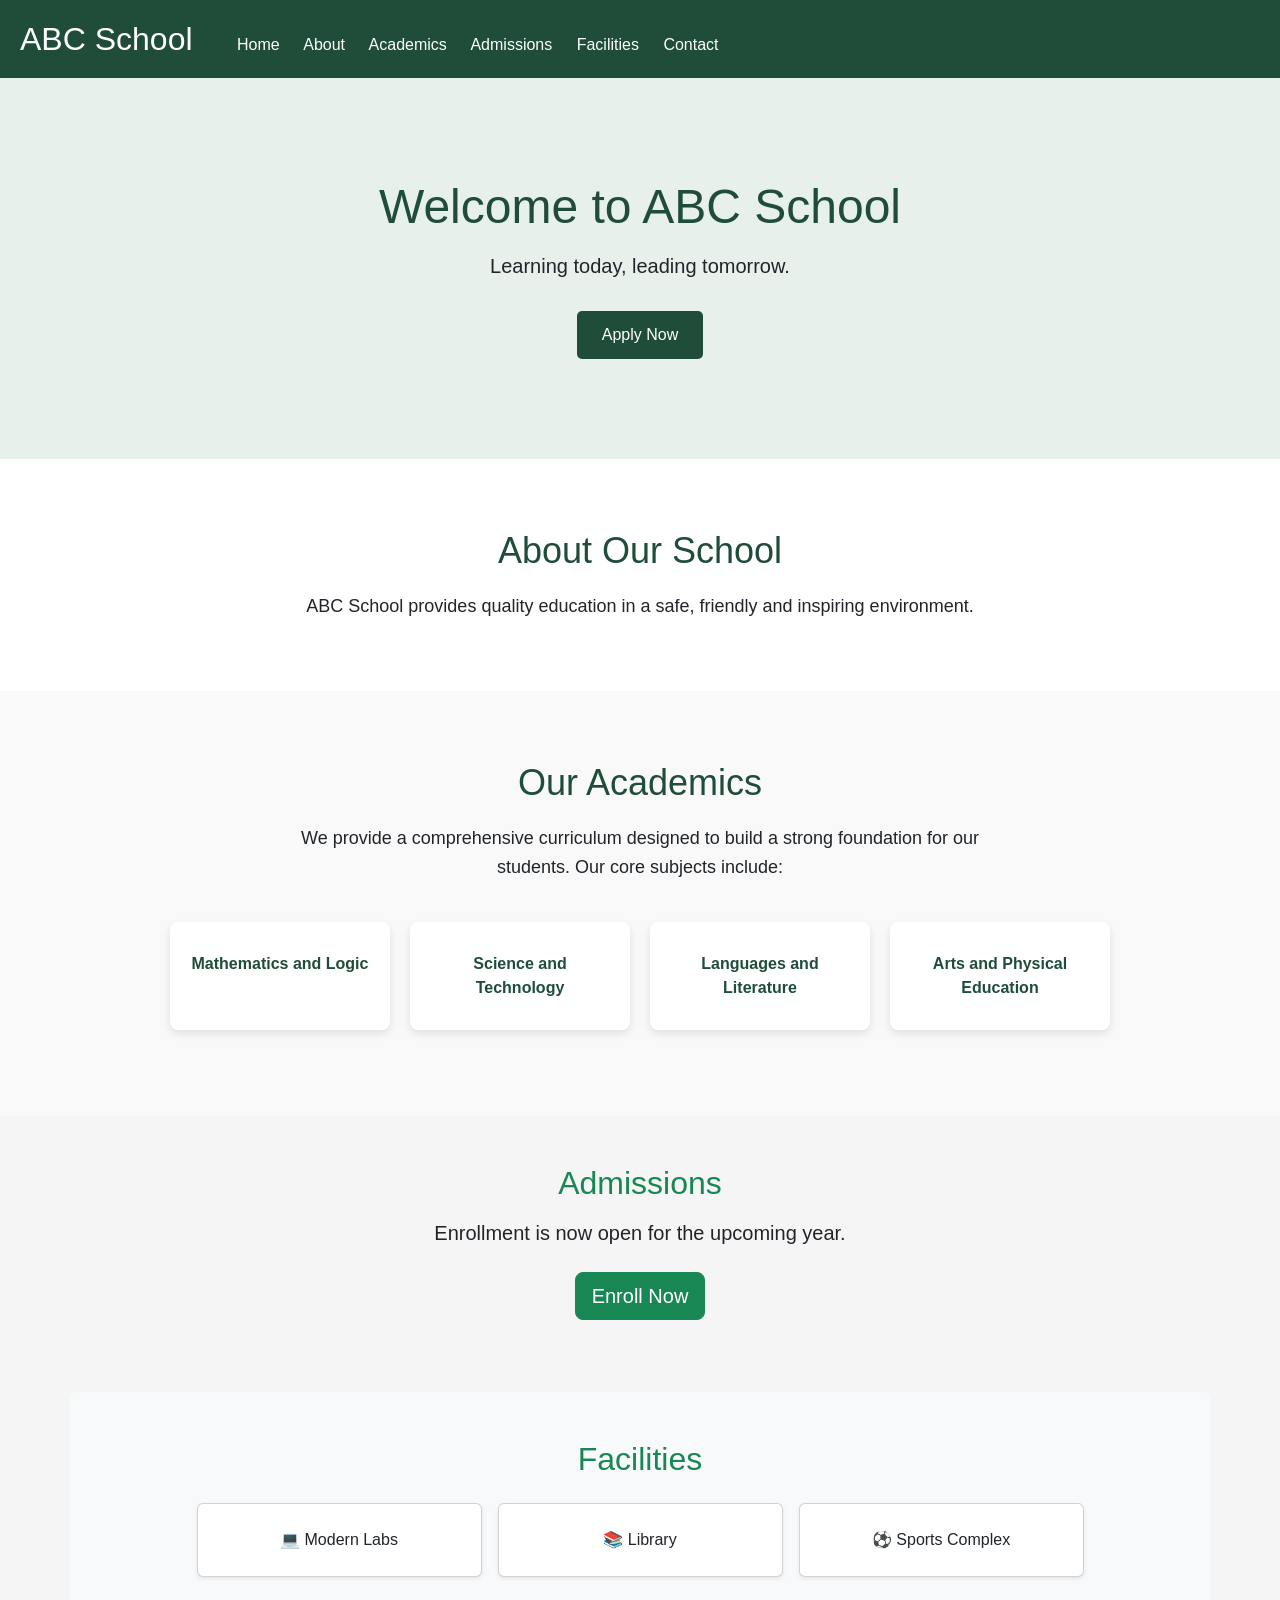
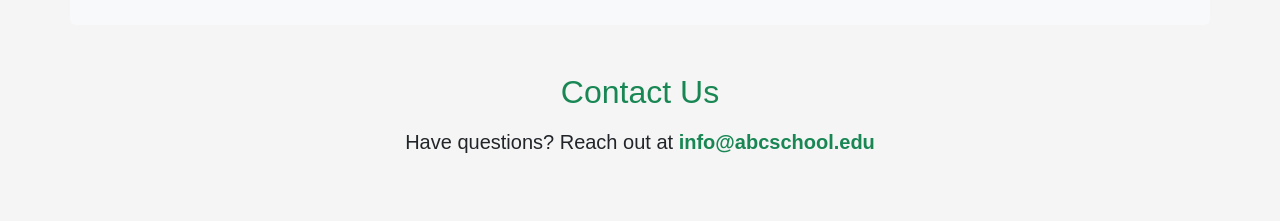
==== index.html @ 9ac12a28 "initial commit : piolit school website" ====
<!DOCTYPE html>
<html>
<head>
    <title>My School</title>
    <link href="https://cdn.jsdelivr.net/npm/bootstrap@5.3.0/dist/css/bootstrap.min.css" rel="stylesheet">
    <link rel="stylesheet" href="css/style.css">
</head>
<body>

    <nav>
        <h2>ABC School</h2>

        <a href="index.html">Home</a>
        <a href="about-us.html">About</a>
        <a href="academics.html">Academics</a>
        <a href="admissions.html">Admissions</a>
        <a href="facilities.html">Facilities</a>
        <a href="contact.html">Contact</a>
    </nav>

    <section class="hero">
        <h1>Welcome to ABC School</h1>
        <p>Learning today, leading tomorrow.</p>
        <a href="admissions.html" class="button">Apply Now</a>
    </section>

    <section class="about-school">
        <h2>About Our School</h2>
        <p>
            ABC School provides quality education in a safe,
            friendly and inspiring environment.
        </p>
    </section>

    <section id="academics" class="academics-school">
        <h2>Our Academics</h2>
        <p>We provide a comprehensive curriculum designed to build a strong foundation for our students. Our core subjects include:</p>
        <ul>
            <li>Mathematics and Logic</li>
            <li>Science and Technology</li>
            <li>Languages and Literature</li>
            <li>Arts and Physical Education</li>
        </ul>
    </section>

    <section id="admissions" class="container text-center py-5">
        <h2 class="text-success mb-3">Admissions</h2>
        <p class="lead mb-4">Enrollment is now open for the upcoming year.</p>
        <button class="btn btn-success btn-lg">Enroll Now</button>
    </section>

    <section id="facilities" class="container text-center py-5 mt-4 bg-light rounded">
        <h2 class="text-success mb-4">Facilities</h2>
        <div class="row justify-content-center gap-3">
            <div class="col-md-3 card p-4 shadow-sm">💻 Modern Labs</div>
            <div class="col-md-3 card p-4 shadow-sm">📚 Library</div>
            <div class="col-md-3 card p-4 shadow-sm">⚽ Sports Complex</div>
        </div>
    </section>

    <section id="contact" class="container text-center py-5">
        <h2 class="text-success mb-3">Contact Us</h2>
        <p class="lead">Have questions? Reach out at <a href="mailto:info@abcschool.edu" class="text-decoration-none text-success fw-bold">info@abcschool.edu</a></p>
    </section>

</body>
</html>
---- css/style.css ----
body {
    font-family: Arial, sans-serif;
    margin: 0;
    background: #f5f5f5;
}

h1 {
    color: #1f4d3a;
}

/* Navigation bar styles */

nav {
    background-color: #1f4d3a;
    padding: 20px;
}

nav h2 {
    color: white;
    display: inline;
    margin-right: 40px;
}

nav a {
    color: white;
    text-decoration: none;
    margin-right: 20px;
}

nav a:hover {
    text-decoration: underline;
}

.hero {
    text-align: center;
    padding: 100px 20px;
    background-color: #e8f0ec;
}

.hero h1 {
    font-size: 48px;
    margin-bottom: 15px;
}

.hero p {
    font-size: 20px;
    margin-bottom: 30px;
}

.button {
    display: inline-block;
    background-color: #1f4d3a;
    color: white;
    padding: 12px 25px;
    text-decoration: none;
    border-radius: 5px;
}

.button:hover {
    background-color: #16382a;
}

.about-school {
    text-align: center;
    padding: 70px 20px;
    background-color: white;
}

.about-school h2 {
    color: #1f4d3a;
    font-size: 36px;
    margin-bottom: 20px;
}

.about-school p {
    max-width: 700px;
    margin: 0 auto;
    font-size: 18px;
    line-height: 1.6;
}

/* --- Academics Section --- */
.academics-school {
    text-align: center;
    padding: 70px 20px;
    background-color: #f9f9f9; /* Gives a slight contrast against the white About section */
}

.academics-school h2 {
    color: #1f4d3a;
    font-size: 36px;
    margin-bottom: 20px;
}

.academics-school p {
    max-width: 700px;
    margin: 0 auto 40px auto; 
    font-size: 18px;
    line-height: 1.6;
}

/* Styling the list into a Flexbox row */
.academics-school ul {
    list-style-type: none; /* This hides the default bullet points */
    padding: 0;
    display: flex;         /* Turns the list into a flexible row */
    justify-content: center; /* Centers the cards horizontally */
    flex-wrap: wrap;       /* Allows cards to stack on smaller screens */
    gap: 20px;             /* Adds space between the cards */
}

/* Styling the individual course cards */
.academics-school li {
    background-color: white;
    color: #1f4d3a;
    font-weight: bold;
    padding: 30px 20px;
    width: 220px;
    border-radius: 8px; /* Rounds the corners */
    box-shadow: 0 4px 8px rgba(0,0,0,0.1); /* Adds a soft drop shadow */
}

/* --- Mobile Responsive Styles --- */
@media (max-width: 768px) {
    /* Center the navigation and stack the logo above the links */
    nav {
        text-align: center;
        padding: 15px;
    }
    
    nav h2 {
        display: block; 
        margin-right: 0;
        margin-bottom: 15px;
    }

    /* Shrink the giant hero text so it fits on a phone screen */
    .hero h1 {
        font-size: 32px;
    }

    /* Reduce the massive padding in the about section */
    .about-school {
        padding: 40px 15px; 
    }
}
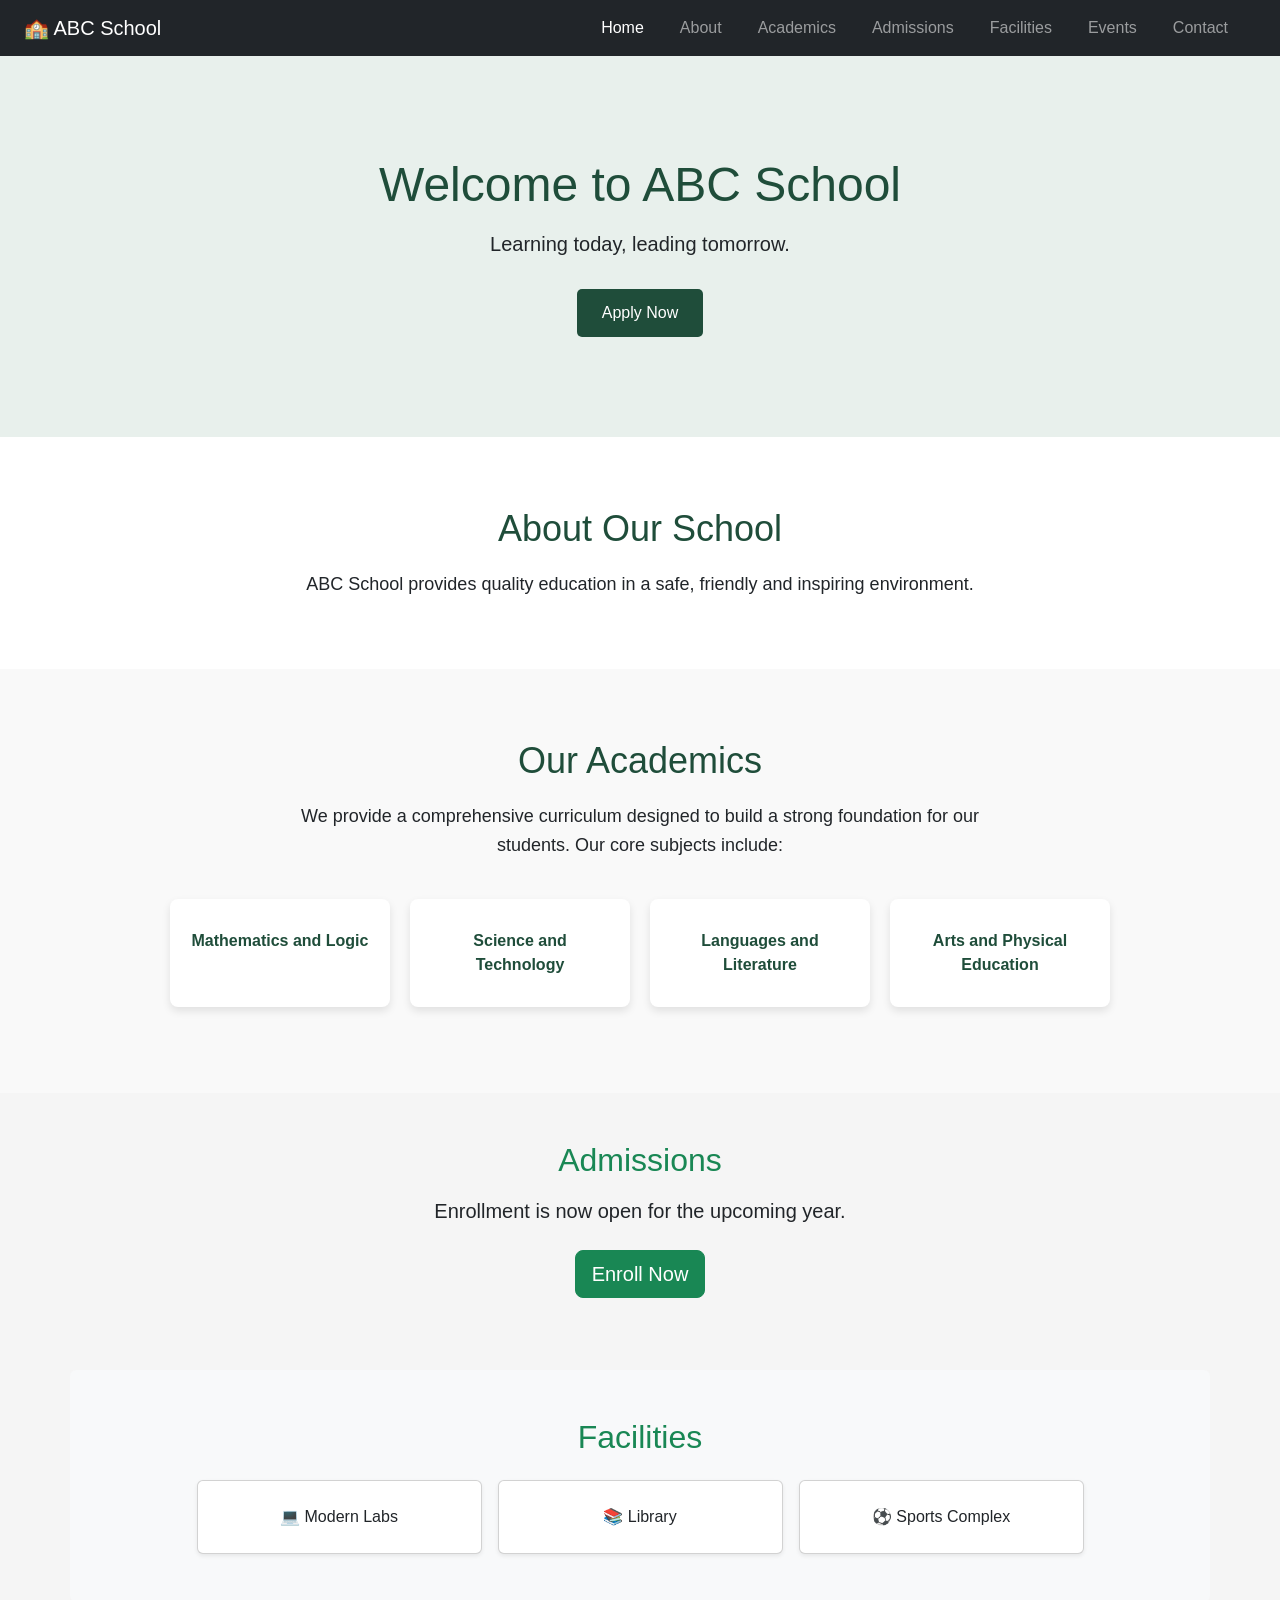
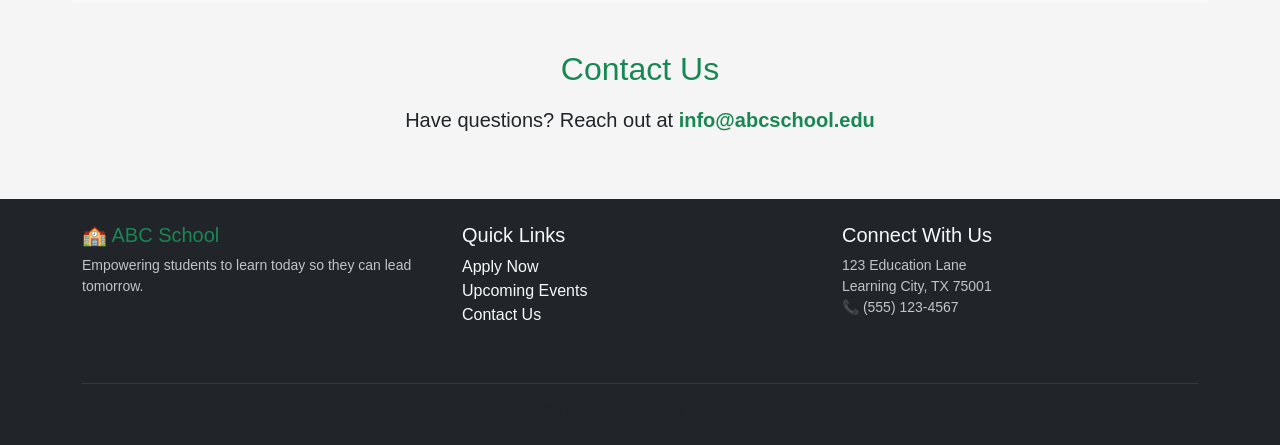
==== commit a1d9de07: "final layout fixes: full-width navbar and sticky footer" ====
--- a/index.html
+++ b/index.html
@@ -5,18 +5,46 @@
     <link href="https://cdn.jsdelivr.net/npm/bootstrap@5.3.0/dist/css/bootstrap.min.css" rel="stylesheet">
     <link rel="stylesheet" href="css/style.css">
 </head>
-<body>
+<body class="d-flex flex-column min-vh-100">
 
-    <nav>
-        <h2>ABC School</h2>
-
-        <a href="index.html">Home</a>
-        <a href="about-us.html">About</a>
-        <a href="academics.html">Academics</a>
-        <a href="admissions.html">Admissions</a>
-        <a href="facilities.html">Facilities</a>
-        <a href="contact.html">Contact</a>
-    </nav>
+<nav class="navbar navbar-expand-lg navbar-dark bg-dark">
+  <div class="container-fluid px-4">
+    <!-- School Logo/Name -->
+    <a class="navbar-brand" href="index.html">🏫 ABC School</a>
+    
+    <!-- The "Hamburger" Button for Mobile -->
+    <button class="navbar-toggler" type="button" data-bs-toggle="collapse" data-bs-target="#navbarNav" aria-controls="navbarNav" aria-expanded="false" aria-label="Toggle navigation">
+      <span class="navbar-toggler-icon"></span>
+    </button>
+    
+    <!-- The Links (These will collapse on mobile!) -->
+    <div class="collapse navbar-collapse" id="navbarNav">
+      <ul class="navbar-nav ms-auto">
+        <li class="nav-item">
+          <a class="nav-link active" href="index.html">Home</a>
+        </li>
+        <li class="nav-item">
+          <a class="nav-link" href="about-us.html">About</a>
+        </li>
+        <li class="nav-item">
+          <a class="nav-link" href="academics.html">Academics</a>
+        </li>
+        <li class="nav-item">
+          <a class="nav-link" href="admissions.html">Admissions</a>
+        </li>
+        <li class="nav-item">
+          <a class="nav-link" href="facilities.html">Facilities</a>
+        </li>
+        <li class="nav-item">
+          <a class="nav-link" href="events.html">Events</a>
+        </li>
+        <li class="nav-item">
+          <a class="nav-link" href="contact.html">Contact</a>
+        </li>        
+      </ul>
+    </div>
+  </div>
+</nav>
 
     <section class="hero">
         <h1>Welcome to ABC School</h1>
@@ -46,7 +74,7 @@
     <section id="admissions" class="container text-center py-5">
         <h2 class="text-success mb-3">Admissions</h2>
         <p class="lead mb-4">Enrollment is now open for the upcoming year.</p>
-        <button class="btn btn-success btn-lg">Enroll Now</button>
+        <a href="admissions.html" class="btn btn-success btn-lg">Enroll Now</a>
     </section>
 
     <section id="facilities" class="container text-center py-5 mt-4 bg-light rounded">
@@ -62,6 +90,48 @@
         <h2 class="text-success mb-3">Contact Us</h2>
         <p class="lead">Have questions? Reach out at <a href="mailto:info@abcschool.edu" class="text-decoration-none text-success fw-bold">info@abcschool.edu</a></p>
     </section>
-
+    
+    
+    <!-- Master Footer -->
+    <footer class="bg-dark text-light py-4 mt-auto">
+        <div class="container">
+            <div class="row text-center text-md-start">
+            
+                <!-- Column 1: Brand -->
+              <div class="col-md-4 mb-4">
+                <h5 class="text-success">🏫 ABC School</h5>
+                <p class="text-light opacity-75 small">Empowering students to learn today so they can lead tomorrow.</p>
+              </div>
+            
+                <!-- Column 2: Quick Links -->
+                <div class="col-md-4 mb-4">
+                  <h5>Quick Links</h5>
+                  <ul class="list-unstyled">
+                      <li><a href="admissions.html" class="text-decoration-none text-light">Apply Now</a></li>
+                      <li><a href="events.html" class="text-decoration-none text-light">Upcoming Events</a></li>
+                      <li><a href="contact.html" class="text-decoration-none text-light">Contact Us</a></li>
+                  </ul>
+            </div>
+            
+            <!-- Column 3: Address -->
+            <div class="col-md-4 mb-4">
+                <h5>Connect With Us</h5>
+                <p class="text-light opacity-75 small">
+                    123 Education Lane<br>
+                    Learning City, TX 75001<br>
+                    📞 (555) 123-4567
+                </p>
+            </div>
+            
+        </div>
+        
+        <!-- Copyright Line -->
+        <hr class="border-secondary">
+        <div class="text-center text-muted small">
+            &copy; 2026 ABC School. All rights reserved.
+        </div>
+    </div>
+</footer>
+    <script src="https://cdn.jsdelivr.net/npm/bootstrap@5.3.0/dist/js/bootstrap.bundle.min.js"></script>
 </body>
 </html>
